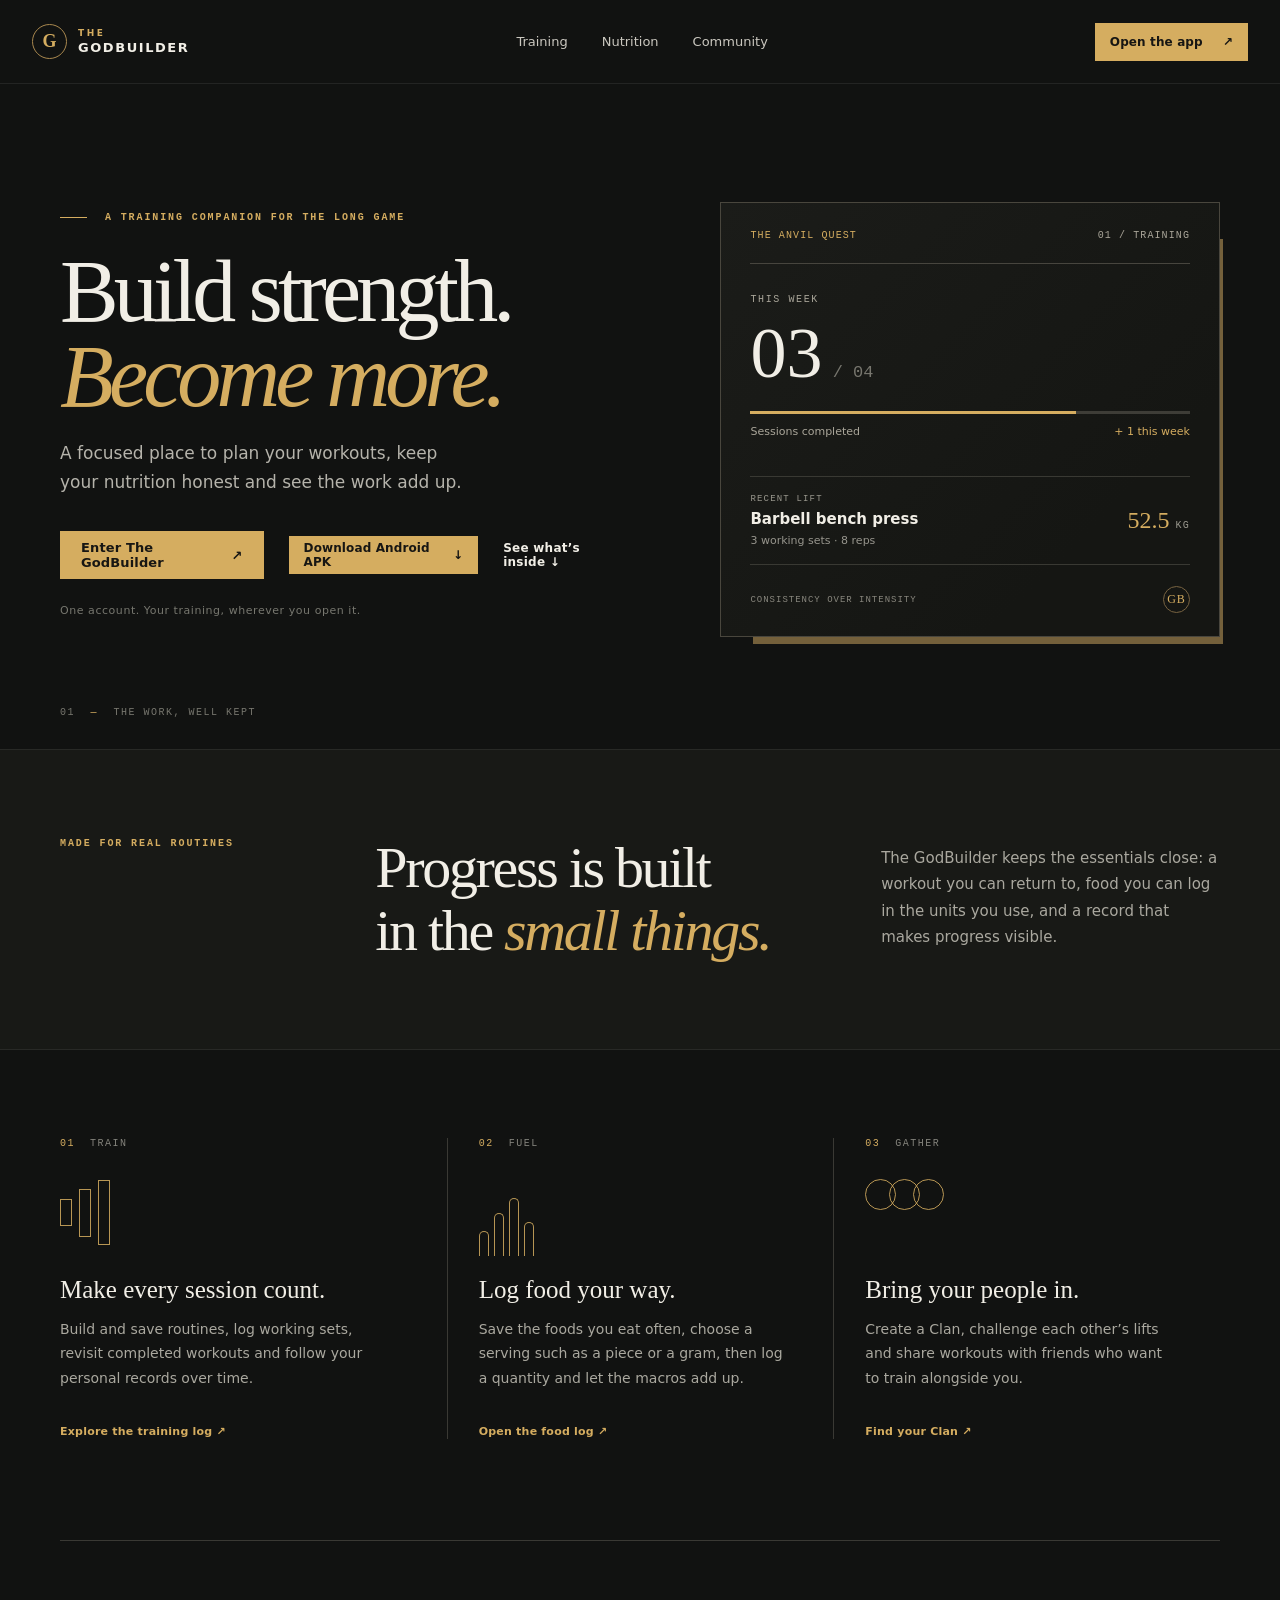
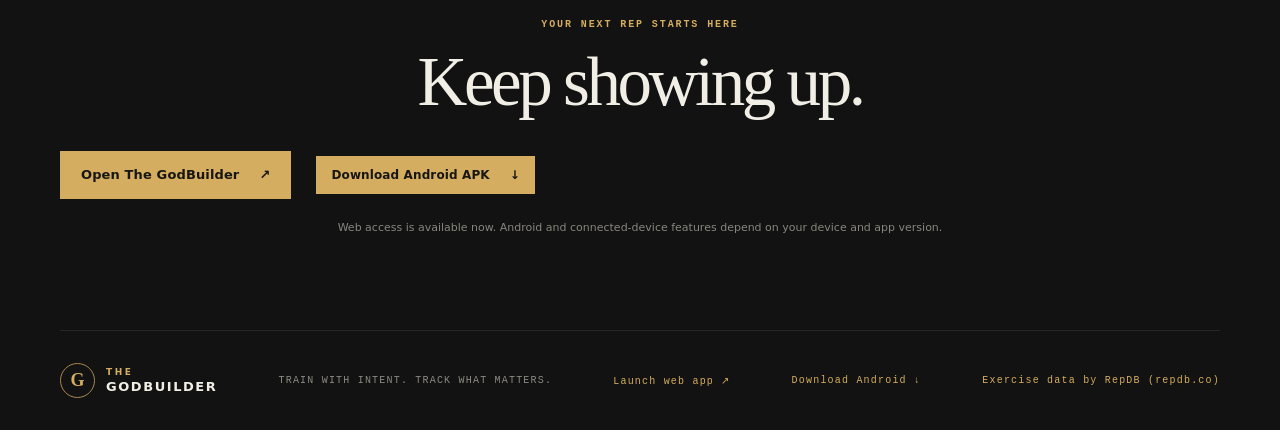
==== index.html @ bf5c04cc "Publish reviewed website root files" ====
<!doctype html>
<html lang="en">
<head>
  <meta charset="utf-8">
  <meta name="viewport" content="width=device-width, initial-scale=1">
  <meta name="theme-color" content="#111211">
  <meta name="description" content="The GodBuilder brings your training, food log and Clan together. Build strength one rep at a time.">
  <meta name="referrer" content="no-referrer">
  <meta http-equiv="Content-Security-Policy" content="default-src 'self'; script-src 'self'; style-src 'self'; img-src 'self' data:; connect-src 'self'; base-uri 'self'; form-action 'self'; object-src 'none'">
  <title>The GodBuilder — Build strength, one rep at a time</title>
  <link rel="stylesheet" href="./landing.css">
</head>
<body>
  <header class="site-header">
    <a class="wordmark" href="#top" aria-label="The GodBuilder home"><span class="mark" aria-hidden="true">G</span><span><small>THE</small><b>GODBUILDER</b></span></a>
    <nav aria-label="Main navigation"><a href="#training">Training</a><a href="#fuel">Nutrition</a><a href="#community">Community</a></nav>
    <a class="button button-small" href="./app/index.html">Open the app <span aria-hidden="true">↗</span></a>
  </header>

  <main id="top">
    <section class="hero wrap">
      <div class="hero-copy">
        <p class="eyebrow"><span class="eyebrow-line"></span> A training companion for the long game</p>
        <h1>Build strength.<br><em>Become more.</em></h1>
        <p class="hero-deck">A focused place to plan your workouts, keep your nutrition honest and see the work add up.</p>
        <div class="hero-actions"><a class="button" href="./app/index.html">Enter The GodBuilder <span aria-hidden="true">↗</span></a><a class="button button-small" href="https://rnqhxeuxheahnddkglzq.supabase.co/storage/v1/object/public/app-releases/app-release.apk" download>Download Android APK <span aria-hidden="true">↓</span></a><a class="text-link" href="#how-it-works">See what’s inside <span aria-hidden="true">↓</span></a></div>
        <p class="hero-note">One account. Your training, wherever you open it.</p>
      </div>
      <div class="hero-art" aria-label="A preview of the GodBuilder training dashboard">
        <div class="art-top"><span>THE ANVIL QUEST</span><span>01 / TRAINING</span></div>
        <div class="art-rule"></div>
        <p class="art-kicker">THIS WEEK</p>
        <div class="art-number">03<span> / 04</span></div>
        <div class="art-progress"><i></i></div>
        <div class="art-caption">Sessions completed <span>+ 1 this week</span></div>
        <div class="art-lift"><div><small>RECENT LIFT</small><b>Barbell bench press</b><span>3 working sets · 8 reps</span></div><strong>52.5 <small>KG</small></strong></div>
        <div class="art-footer"><span>CONSISTENCY OVER INTENSITY</span><span class="seal">GB</span></div>
      </div>
      <div class="hero-index">01 <span>—</span> THE WORK, WELL KEPT</div>
    </section>

    <section class="manifesto" id="how-it-works">
      <div class="wrap manifesto-grid"><p class="eyebrow">MADE FOR REAL ROUTINES</p><h2>Progress is built<br>in the <em>small things.</em></h2><p class="manifesto-copy">The GodBuilder keeps the essentials close: a workout you can return to, food you can log in the units you use, and a record that makes progress visible.</p></div>
    </section>

    <section class="features wrap" aria-label="Product features">
      <article class="feature" id="training"><div class="feature-index">01 <span>TRAIN</span></div><div class="feature-mark mark-training" aria-hidden="true"><span></span><span></span><span></span></div><h3>Make every session count.</h3><p>Build and save routines, log working sets, revisit completed workouts and follow your personal records over time.</p><a href="./app/index.html" class="text-link">Explore the training log <span aria-hidden="true">↗</span></a></article>
      <article class="feature" id="fuel"><div class="feature-index">02 <span>FUEL</span></div><div class="feature-mark mark-fuel" aria-hidden="true"><span></span><span></span><span></span><span></span></div><h3>Log food your way.</h3><p>Save the foods you eat often, choose a serving such as a piece or a gram, then log a quantity and let the macros add up.</p><a href="./app/index.html" class="text-link">Open the food log <span aria-hidden="true">↗</span></a></article>
      <article class="feature" id="community"><div class="feature-index">03 <span>GATHER</span></div><div class="feature-mark mark-community" aria-hidden="true"><span></span><span></span><span></span></div><h3>Bring your people in.</h3><p>Create a Clan, challenge each other’s lifts and share workouts with friends who want to train alongside you.</p><a href="./app/index.html" class="text-link">Find your Clan <span aria-hidden="true">↗</span></a></article>
    </section>

    <section class="closing wrap">
      <div class="closing-rule"></div><p class="eyebrow">YOUR NEXT REP STARTS HERE</p><h2>Keep showing up.</h2><div class="hero-actions"><a class="button" href="./app/index.html">Open The GodBuilder <span aria-hidden="true">↗</span></a><a class="button button-small" href="https://rnqhxeuxheahnddkglzq.supabase.co/storage/v1/object/public/app-releases/app-release.apk" download>Download Android APK <span aria-hidden="true">↓</span></a></div><p class="closing-note">Web access is available now. Android and connected-device features depend on your device and app version.</p>
    </section>
  </main>

  <footer class="site-footer wrap"><a class="wordmark" href="#top"><span class="mark" aria-hidden="true">G</span><span><small>THE</small><b>GODBUILDER</b></span></a><span class="footer-line">TRAIN WITH INTENT. TRACK WHAT MATTERS.</span><a href="./app/index.html" class="footer-link">Launch web app ↗</a><a href="https://rnqhxeuxheahnddkglzq.supabase.co/storage/v1/object/public/app-releases/app-release.apk" class="footer-link" download>Download Android ↓</a><a href="https://repdb.co" class="footer-link" target="_blank" rel="noopener noreferrer nofollow">Exercise data by RepDB (repdb.co)</a></footer>
</body>
</html>
---- landing.css ----
:root{color-scheme:dark;--ink:#111211;--paper:#f1eee6;--muted:#aaa89f;--gold:#d5ad60;--line:#3a3934;--panel:#1c1d1a;font-family:Inter,"Avenir Next",Avenir,system-ui,sans-serif;font-synthesis:none}*{box-sizing:border-box}html{scroll-behavior:smooth}body{margin:0;background:var(--ink);color:var(--paper);font-size:16px}a{color:inherit;text-decoration:none}.wrap{width:min(1160px,calc(100% - 64px));margin-inline:auto}.site-header{height:84px;padding:0 max(32px,calc((100% - 1280px)/2));display:flex;align-items:center;justify-content:space-between;border-bottom:1px solid #ffffff13}.wordmark{display:flex;align-items:center;gap:11px}.wordmark>span:last-child{display:grid;gap:2px}.wordmark small{font-size:9px;letter-spacing:.28em;color:var(--gold);font-weight:700}.wordmark b{font-size:13px;letter-spacing:.12em}.mark{display:grid;place-items:center;width:35px;height:35px;border:1px solid #a8874e;border-radius:50%;color:var(--gold);font:600 18px Georgia,serif}.site-header nav{display:flex;gap:34px;color:#cac7bf;font-size:13px}.site-header nav a:hover,.text-link:hover,.footer-link:hover{color:var(--gold)}.button{min-height:48px;padding:0 20px;display:inline-flex;align-items:center;justify-content:center;gap:20px;border:1px solid var(--gold);background:var(--gold);color:#171613;font-size:13px;font-weight:750;letter-spacing:.01em;transition:background .18s,color .18s}.button:hover{background:transparent;color:var(--gold)}.button-small{min-height:38px;padding:0 14px;font-size:12px}.hero{position:relative;min-height:665px;padding:100px 0 94px;display:grid;grid-template-columns:1.08fr .92fr;align-items:center;gap:74px}.hero-copy{max-width:560px}.eyebrow{margin:0;color:var(--gold);font:700 10px/1.4 ui-monospace,SFMono-Regular,Menlo,monospace;letter-spacing:.19em;text-transform:uppercase}.eyebrow-line{display:inline-block;width:27px;height:1px;background:var(--gold);vertical-align:middle;margin-right:10px}.hero h1{margin:24px 0 20px;font:400 clamp(56px,7vw,88px)/.97 Georgia,"Times New Roman",serif;letter-spacing:-.055em}.hero h1 em,.manifesto h2 em{font-weight:400;color:var(--gold)}.hero-deck{max-width:410px;color:#b5b3ab;font-size:17px;line-height:1.7}.hero-actions{display:flex;align-items:center;gap:25px;margin-top:34px}.text-link{font-size:12px;font-weight:700;letter-spacing:.02em}.hero-note{margin-top:25px;color:#77776f;font-size:11px;letter-spacing:.05em}.hero-art{position:relative;min-height:420px;padding:27px 29px 23px;border:1px solid #49463d;background:linear-gradient(135deg,#1b1c19 0%,#151613 75%);box-shadow:18px 22px 0 -15px #74603b}.art-top,.art-footer{display:flex;align-items:center;justify-content:space-between;color:#aaa69a;font:10px ui-monospace,SFMono-Regular,Menlo,monospace;letter-spacing:.11em}.art-top span:first-child{color:var(--gold)}.art-rule{height:1px;background:#47453e;margin:22px 0 30px}.art-kicker{color:#aaa69a;font:10px ui-monospace,monospace;letter-spacing:.16em}.art-number{font:400 72px/1 Georgia,serif;color:var(--paper);margin-top:12px}.art-number span{font:17px ui-monospace,monospace;color:#77766e}.art-progress{height:3px;background:#3e3d37;margin-top:22px}.art-progress i{display:block;width:74%;height:100%;background:var(--gold)}.art-caption{display:flex;justify-content:space-between;color:#aaa69a;font-size:11px;margin-top:11px}.art-caption span{color:var(--gold)}.art-lift{margin-top:38px;padding:17px 0;border-top:1px solid #393933;border-bottom:1px solid #393933;display:flex;align-items:center;justify-content:space-between}.art-lift div{display:grid;gap:6px}.art-lift small{color:#9b998f;font:9px ui-monospace,monospace;letter-spacing:.13em}.art-lift b{font-size:15px;font-weight:600}.art-lift span{font-size:11px;color:#97958d}.art-lift>strong{font:24px Georgia,serif;color:var(--gold)}.art-lift>strong small{font:10px ui-monospace,monospace}.art-footer{margin-top:21px;font-size:9px;color:#89877e}.seal{display:grid;place-items:center;width:27px;height:27px;border:1px solid #786341;border-radius:50%;color:var(--gold);font:12px Georgia,serif}.hero-index{position:absolute;bottom:31px;left:0;color:#77766e;font:10px ui-monospace,monospace;letter-spacing:.15em}.hero-index span{color:var(--gold);padding:0 8px}.manifesto{background:#181916;border-top:1px solid #ffffff12;border-bottom:1px solid #ffffff12;padding:87px 0}.manifesto-grid{display:grid;grid-template-columns:.65fr 1.1fr .8fr;align-items:start;gap:40px}.manifesto h2{margin:0;font:400 clamp(36px,5vw,58px)/1.08 Georgia,serif;letter-spacing:-.04em}.manifesto-copy{margin:8px 0 0;color:#aaa89f;font-size:15px;line-height:1.75}.features{padding-top:88px;padding-bottom:101px;display:grid;grid-template-columns:repeat(3,1fr)}.feature{padding:0 31px 0 0}.feature+.feature{border-left:1px solid var(--line);padding-left:31px}.feature-index{display:flex;gap:15px;color:var(--gold);font:10px ui-monospace,monospace;letter-spacing:.15em}.feature-index span{color:#84837c}.feature-mark{height:87px;margin:20px 0 19px;display:flex;align-items:center;gap:7px}.feature-mark span{display:block;background:var(--gold);opacity:.85}.mark-training span{width:12px;border:1px solid var(--gold);background:transparent}.mark-training span:nth-child(1){height:27px}.mark-training span:nth-child(2){height:48px}.mark-training span:nth-child(3){height:65px}.mark-fuel{align-items:end;gap:5px}.mark-fuel span{width:10px;background:transparent;border:1px solid var(--gold);border-bottom:0;border-radius:12px 12px 0 0}.mark-fuel span:nth-child(1){height:25px}.mark-fuel span:nth-child(2){height:43px}.mark-fuel span:nth-child(3){height:58px}.mark-fuel span:nth-child(4){height:34px}.mark-community{position:relative;width:90px}.mark-community span{position:absolute;width:31px;height:31px;border:1px solid var(--gold);background:transparent;border-radius:50%}.mark-community span:nth-child(1){left:0;top:10px}.mark-community span:nth-child(2){left:24px;top:10px}.mark-community span:nth-child(3){left:48px;top:10px}.feature h3{margin:0 0 12px;font:400 25px/1.18 Georgia,serif}.feature p{min-height:82px;max-width:315px;margin:0 0 21px;color:#aaa89f;font-size:14px;line-height:1.75}.feature .text-link{color:var(--gold);font-size:11px}.closing{padding:0 0 94px;text-align:center}.closing-rule{width:100%;height:1px;background:var(--line);margin-bottom:77px}.closing h2{margin:16px 0 25px;font:400 clamp(42px,6vw,69px)/1 Georgia,serif;letter-spacing:-.05em}.closing-note{margin:20px auto 0;color:#88877e;font-size:11px;line-height:1.6}.site-footer{min-height:100px;border-top:1px solid #ffffff15;display:flex;align-items:center;justify-content:space-between}.footer-line,.footer-link{font:10px ui-monospace,monospace;letter-spacing:.12em;color:#8c8b83}.footer-link{color:var(--gold)}@media(max-width:800px){.wrap{width:min(100% - 40px,560px)}.site-header{height:72px;padding:0 20px}.site-header nav{display:none}.hero{padding:73px 0 75px;min-height:0;grid-template-columns:1fr;gap:47px}.hero h1{font-size:clamp(58px,15vw,82px)}.hero-deck{font-size:16px}.hero-art{min-height:385px;padding:23px}.hero-index{bottom:27px}.manifesto{padding:67px 0}.manifesto-grid{grid-template-columns:1fr;gap:18px}.manifesto h2{font-size:48px}.manifesto-copy{max-width:460px}.features{padding-top:67px;padding-bottom:74px;grid-template-columns:1fr;gap:35px}.feature,.feature+.feature{padding:0 0 31px;border:0;border-bottom:1px solid var(--line)}.feature p{min-height:0}.feature-mark{height:60px;margin:14px 0}.closing{padding-bottom:68px}.closing-rule{margin-bottom:56px}.site-footer{min-height:120px;flex-wrap:wrap;gap:15px;padding-block:22px}.footer-line{order:3;width:100%}}@media(max-width:390px){.wrap{width:calc(100% - 32px)}.site-header{padding:0 16px}.wordmark b{font-size:11px}.button-small{font-size:10px;gap:8px;padding:0 9px}.hero-actions{gap:16px;flex-wrap:wrap}.hero-art{padding:20px}.art-number{font-size:64px}}
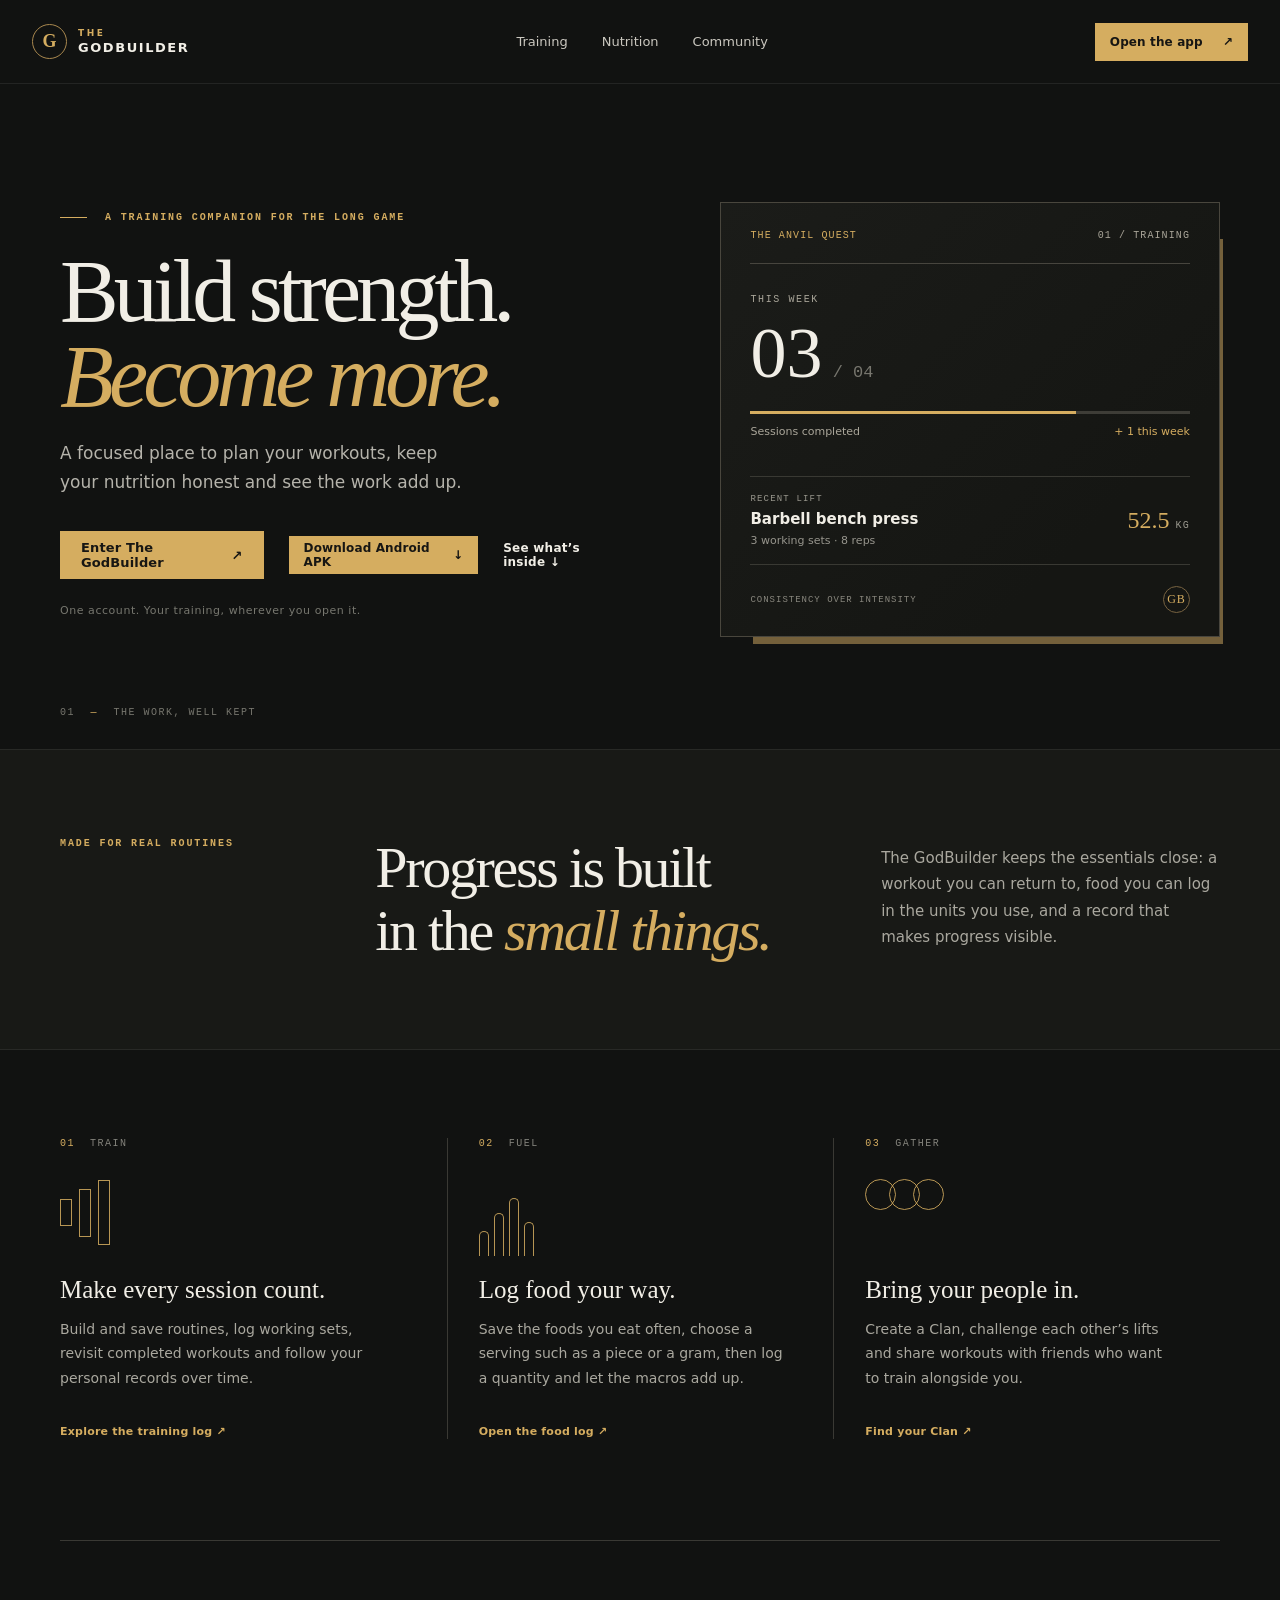
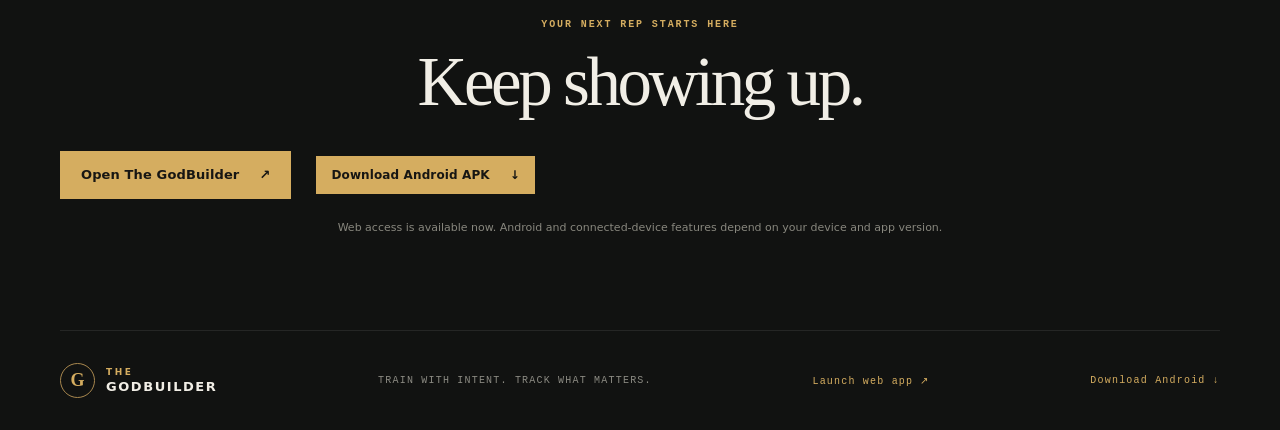
==== commit 922fec4a: "Publish current GodBuilder web app bundle" ====
--- a/index.html
+++ b/index.html
@@ -6,7 +6,7 @@
   <meta name="theme-color" content="#111211">
   <meta name="description" content="The GodBuilder brings your training, food log and Clan together. Build strength one rep at a time.">
   <meta name="referrer" content="no-referrer">
-  <meta http-equiv="Content-Security-Policy" content="default-src 'self'; script-src 'self'; style-src 'self'; img-src 'self' data:; connect-src 'self'; base-uri 'self'; form-action 'self'; object-src 'none'">
+  <meta http-equiv="Content-Security-Policy" content="default-src 'self'; script-src 'self'; style-src 'self'; img-src 'self' data:; connect-src 'self' https://rnqhxeuxheahnddkglzq.supabase.co; base-uri 'self'; form-action 'self'; object-src 'none'">
   <title>The GodBuilder — Build strength, one rep at a time</title>
   <link rel="stylesheet" href="./landing.css">
 </head>
@@ -23,7 +23,7 @@
         <p class="eyebrow"><span class="eyebrow-line"></span> A training companion for the long game</p>
         <h1>Build strength.<br><em>Become more.</em></h1>
         <p class="hero-deck">A focused place to plan your workouts, keep your nutrition honest and see the work add up.</p>
-        <div class="hero-actions"><a class="button" href="./app/index.html">Enter The GodBuilder <span aria-hidden="true">↗</span></a><a class="button button-small" href="https://rnqhxeuxheahnddkglzq.supabase.co/storage/v1/object/public/app-releases/app-release.apk" download>Download Android APK <span aria-hidden="true">↓</span></a><a class="text-link" href="#how-it-works">See what’s inside <span aria-hidden="true">↓</span></a></div>
+        <div class="hero-actions"><a class="button" href="./app/index.html">Enter The GodBuilder <span aria-hidden="true">↗</span></a><a class="button button-small" data-latest-apk href="https://rnqhxeuxheahnddkglzq.supabase.co/storage/v1/object/public/app-releases/app-release.apk" download>Download Android APK <span aria-hidden="true">↓</span></a><a class="text-link" href="#how-it-works">See what’s inside <span aria-hidden="true">↓</span></a></div>
         <p class="hero-note">One account. Your training, wherever you open it.</p>
       </div>
       <div class="hero-art" aria-label="A preview of the GodBuilder training dashboard">
@@ -50,10 +50,11 @@
     </section>
 
     <section class="closing wrap">
-      <div class="closing-rule"></div><p class="eyebrow">YOUR NEXT REP STARTS HERE</p><h2>Keep showing up.</h2><div class="hero-actions"><a class="button" href="./app/index.html">Open The GodBuilder <span aria-hidden="true">↗</span></a><a class="button button-small" href="https://rnqhxeuxheahnddkglzq.supabase.co/storage/v1/object/public/app-releases/app-release.apk" download>Download Android APK <span aria-hidden="true">↓</span></a></div><p class="closing-note">Web access is available now. Android and connected-device features depend on your device and app version.</p>
+      <div class="closing-rule"></div><p class="eyebrow">YOUR NEXT REP STARTS HERE</p><h2>Keep showing up.</h2><div class="hero-actions"><a class="button" href="./app/index.html">Open The GodBuilder <span aria-hidden="true">↗</span></a><a class="button button-small" data-latest-apk href="https://rnqhxeuxheahnddkglzq.supabase.co/storage/v1/object/public/app-releases/app-release.apk" download>Download Android APK <span aria-hidden="true">↓</span></a></div><p class="closing-note">Web access is available now. Android and connected-device features depend on your device and app version.</p>
     </section>
   </main>
 
-  <footer class="site-footer wrap"><a class="wordmark" href="#top"><span class="mark" aria-hidden="true">G</span><span><small>THE</small><b>GODBUILDER</b></span></a><span class="footer-line">TRAIN WITH INTENT. TRACK WHAT MATTERS.</span><a href="./app/index.html" class="footer-link">Launch web app ↗</a><a href="https://rnqhxeuxheahnddkglzq.supabase.co/storage/v1/object/public/app-releases/app-release.apk" class="footer-link" download>Download Android ↓</a><a href="https://repdb.co" class="footer-link" target="_blank" rel="noopener noreferrer nofollow">Exercise data by RepDB (repdb.co)</a></footer>
+  <footer class="site-footer wrap"><a class="wordmark" href="#top"><span class="mark" aria-hidden="true">G</span><span><small>THE</small><b>GODBUILDER</b></span></a><span class="footer-line">TRAIN WITH INTENT. TRACK WHAT MATTERS.</span><a href="./app/index.html" class="footer-link">Launch web app ↗</a><a data-latest-apk href="https://rnqhxeuxheahnddkglzq.supabase.co/storage/v1/object/public/app-releases/app-release.apk" class="footer-link" download>Download Android ↓</a></footer>
+  <script src="./landing.js" defer></script>
 </body>
 </html>
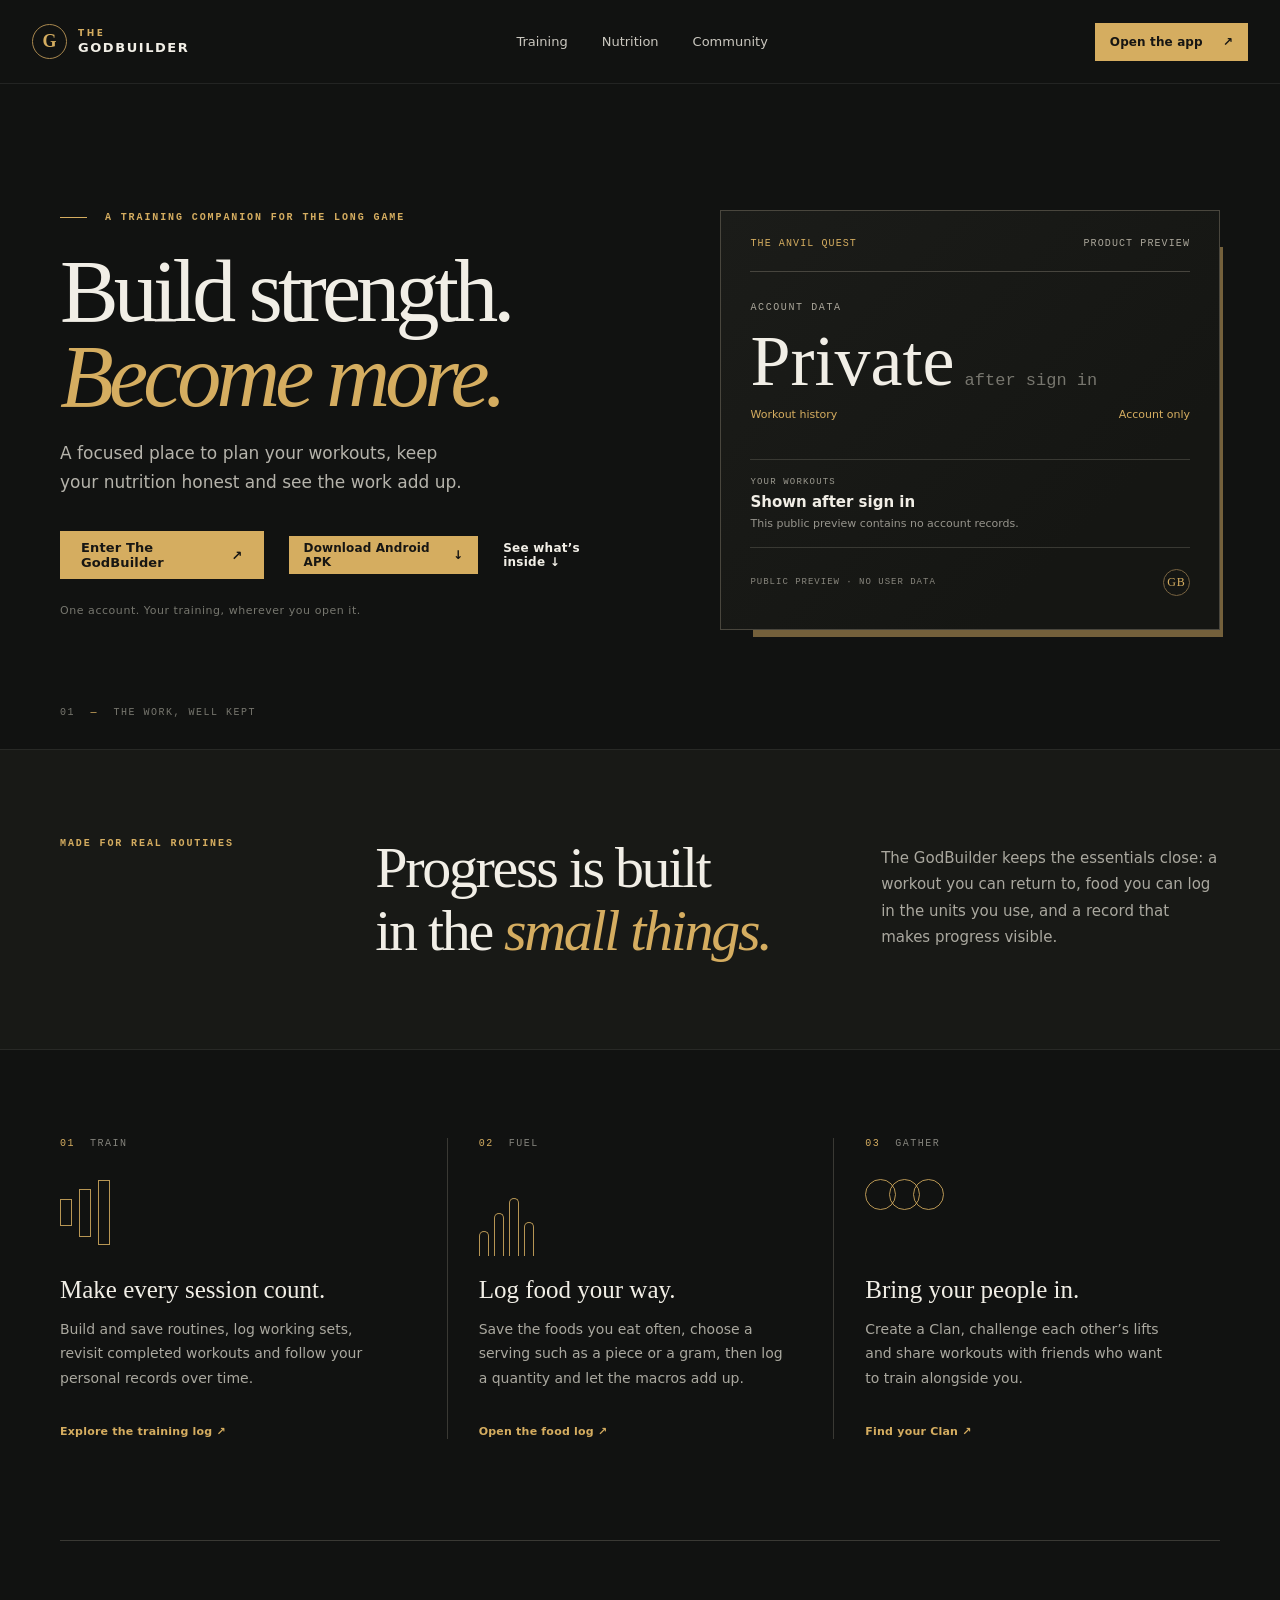
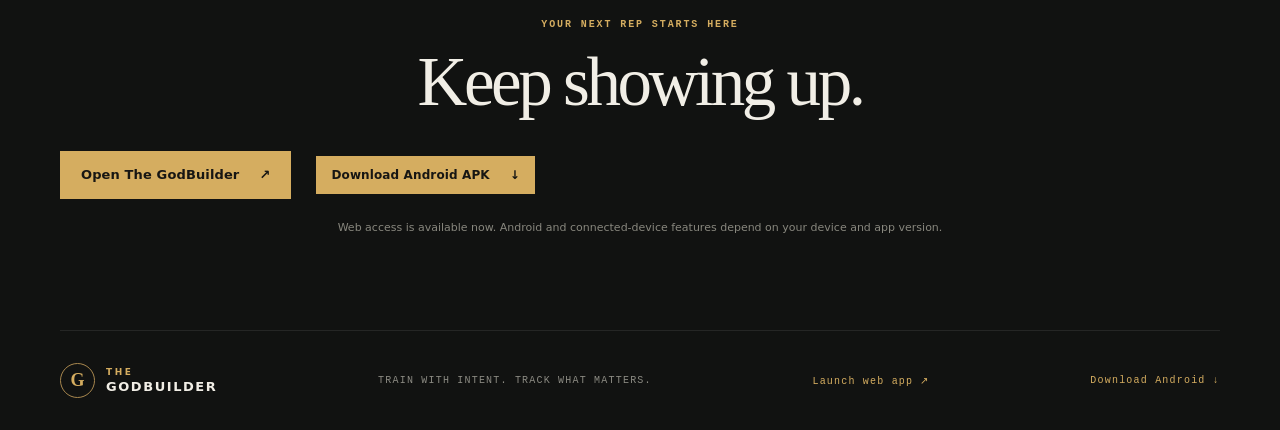
==== commit bf10eee1: "Remove workout-like data from public preview" ====
--- a/index.html
+++ b/index.html
@@ -26,15 +26,14 @@
         <div class="hero-actions"><a class="button" href="./app/index.html">Enter The GodBuilder <span aria-hidden="true">↗</span></a><a class="button button-small" data-latest-apk href="https://rnqhxeuxheahnddkglzq.supabase.co/storage/v1/object/public/app-releases/app-release.apk" download>Download Android APK <span aria-hidden="true">↓</span></a><a class="text-link" href="#how-it-works">See what’s inside <span aria-hidden="true">↓</span></a></div>
         <p class="hero-note">One account. Your training, wherever you open it.</p>
       </div>
-      <div class="hero-art" aria-label="A preview of the GodBuilder training dashboard">
-        <div class="art-top"><span>THE ANVIL QUEST</span><span>01 / TRAINING</span></div>
+      <div class="hero-art" aria-label="A generic preview explaining that workout data appears only after sign in">
+        <div class="art-top"><span>THE ANVIL QUEST</span><span>PRODUCT PREVIEW</span></div>
         <div class="art-rule"></div>
-        <p class="art-kicker">THIS WEEK</p>
-        <div class="art-number">03<span> / 04</span></div>
-        <div class="art-progress"><i></i></div>
-        <div class="art-caption">Sessions completed <span>+ 1 this week</span></div>
-        <div class="art-lift"><div><small>RECENT LIFT</small><b>Barbell bench press</b><span>3 working sets · 8 reps</span></div><strong>52.5 <small>KG</small></strong></div>
-        <div class="art-footer"><span>CONSISTENCY OVER INTENSITY</span><span class="seal">GB</span></div>
+        <p class="art-kicker">ACCOUNT DATA</p>
+        <div class="art-number">Private<span> after sign in</span></div>
+        <div class="art-caption"><span>Workout history</span><span>Account only</span></div>
+        <div class="art-lift"><div><small>YOUR WORKOUTS</small><b>Shown after sign in</b><span>This public preview contains no account records.</span></div></div>
+        <div class="art-footer"><span>PUBLIC PREVIEW · NO USER DATA</span><span class="seal">GB</span></div>
       </div>
       <div class="hero-index">01 <span>—</span> THE WORK, WELL KEPT</div>
     </section>
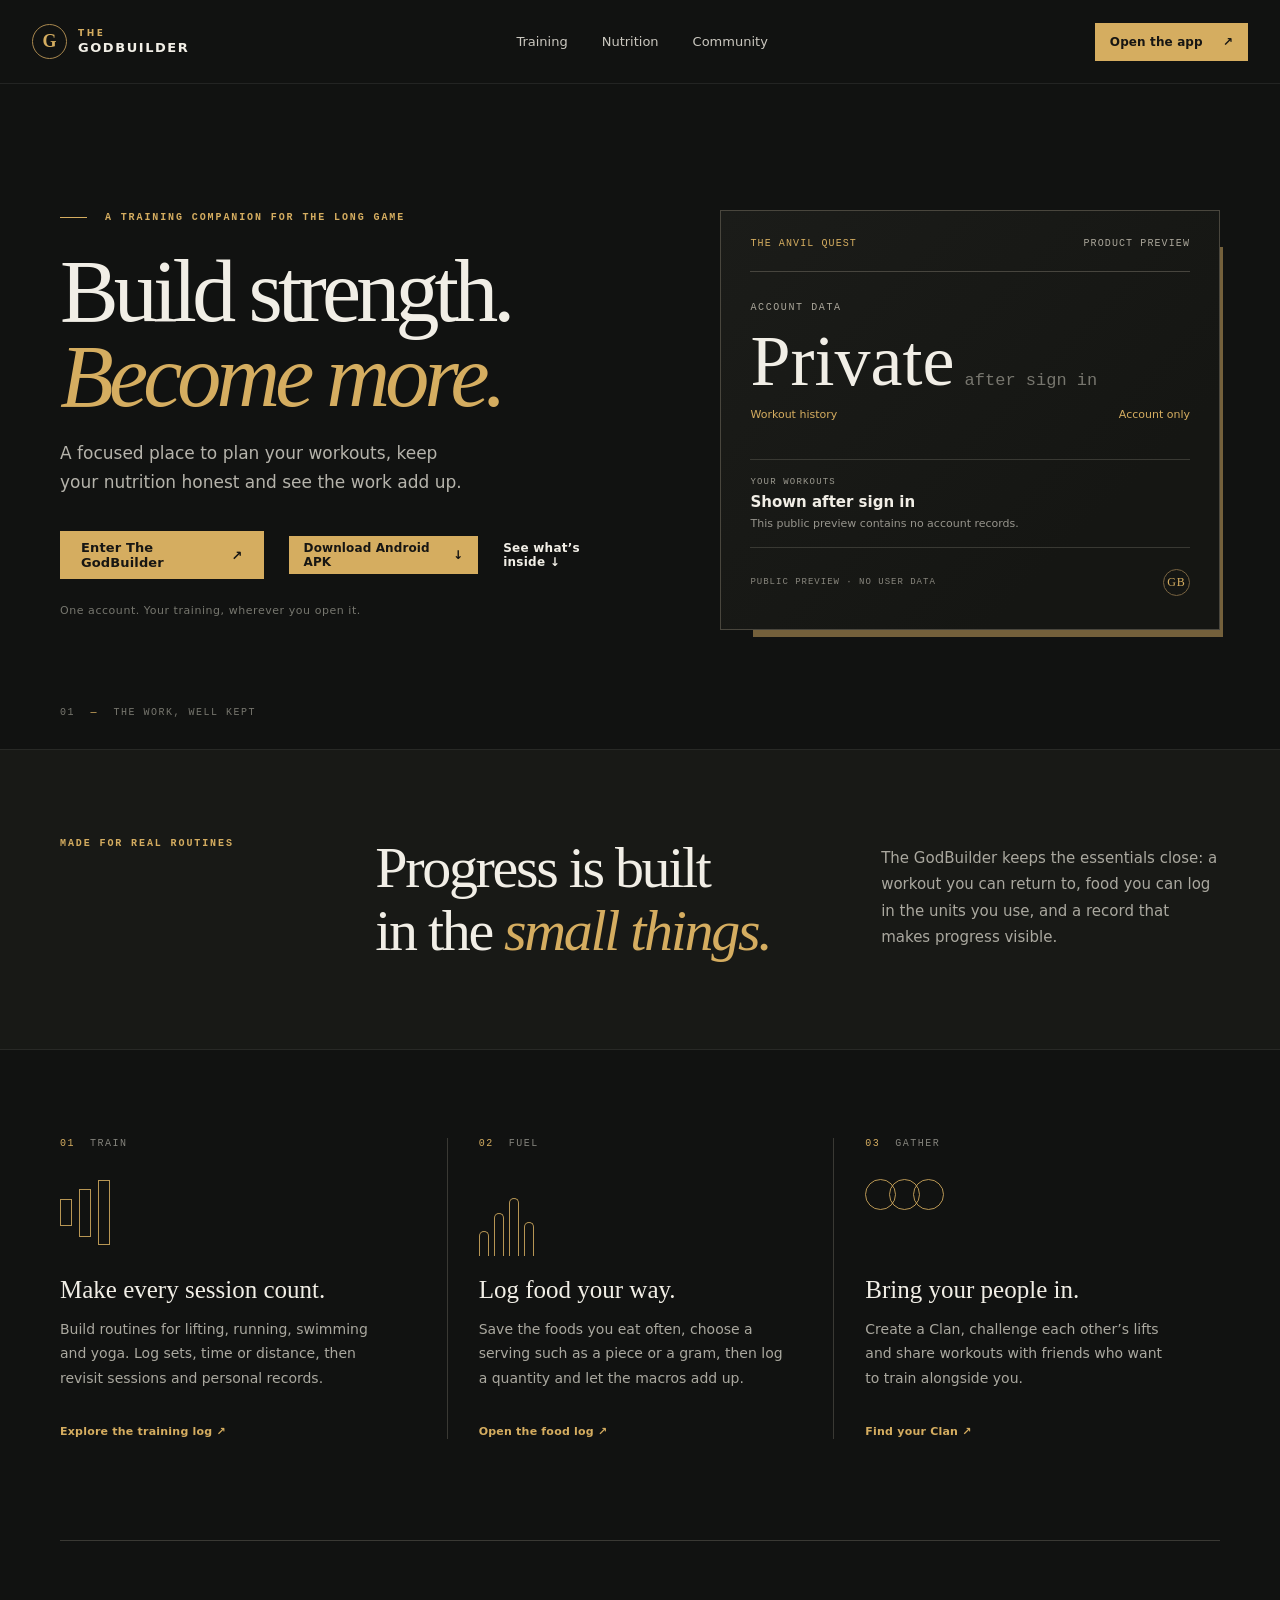
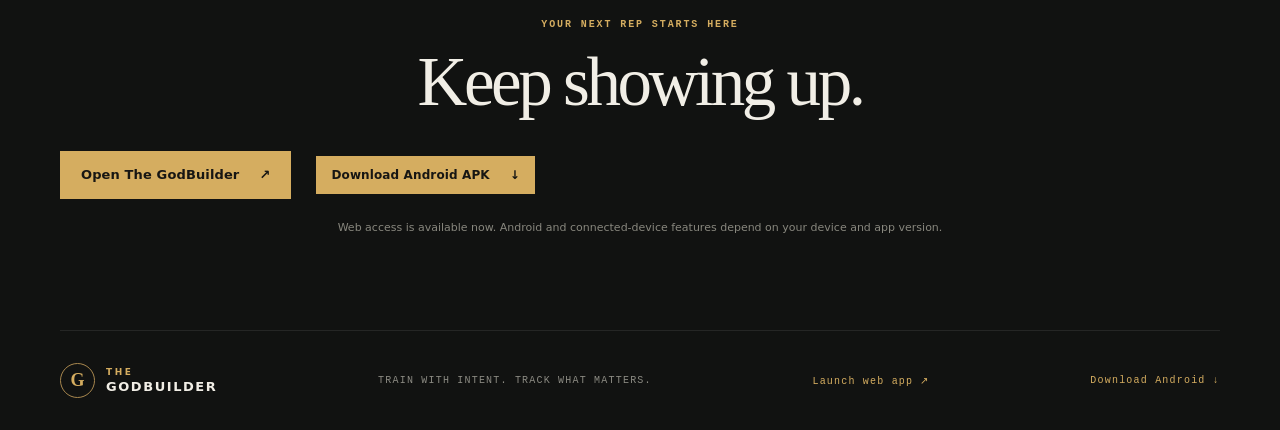
==== commit 660ac34d: "Describe activity workout logging on site" ====
--- a/index.html
+++ b/index.html
@@ -43,7 +43,7 @@
     </section>
 
     <section class="features wrap" aria-label="Product features">
-      <article class="feature" id="training"><div class="feature-index">01 <span>TRAIN</span></div><div class="feature-mark mark-training" aria-hidden="true"><span></span><span></span><span></span></div><h3>Make every session count.</h3><p>Build and save routines, log working sets, revisit completed workouts and follow your personal records over time.</p><a href="./app/index.html" class="text-link">Explore the training log <span aria-hidden="true">↗</span></a></article>
+      <article class="feature" id="training"><div class="feature-index">01 <span>TRAIN</span></div><div class="feature-mark mark-training" aria-hidden="true"><span></span><span></span><span></span></div><h3>Make every session count.</h3><p>Build routines for lifting, running, swimming and yoga. Log sets, time or distance, then revisit sessions and personal records.</p><a href="./app/index.html" class="text-link">Explore the training log <span aria-hidden="true">↗</span></a></article>
       <article class="feature" id="fuel"><div class="feature-index">02 <span>FUEL</span></div><div class="feature-mark mark-fuel" aria-hidden="true"><span></span><span></span><span></span><span></span></div><h3>Log food your way.</h3><p>Save the foods you eat often, choose a serving such as a piece or a gram, then log a quantity and let the macros add up.</p><a href="./app/index.html" class="text-link">Open the food log <span aria-hidden="true">↗</span></a></article>
       <article class="feature" id="community"><div class="feature-index">03 <span>GATHER</span></div><div class="feature-mark mark-community" aria-hidden="true"><span></span><span></span><span></span></div><h3>Bring your people in.</h3><p>Create a Clan, challenge each other’s lifts and share workouts with friends who want to train alongside you.</p><a href="./app/index.html" class="text-link">Find your Clan <span aria-hidden="true">↗</span></a></article>
     </section>
